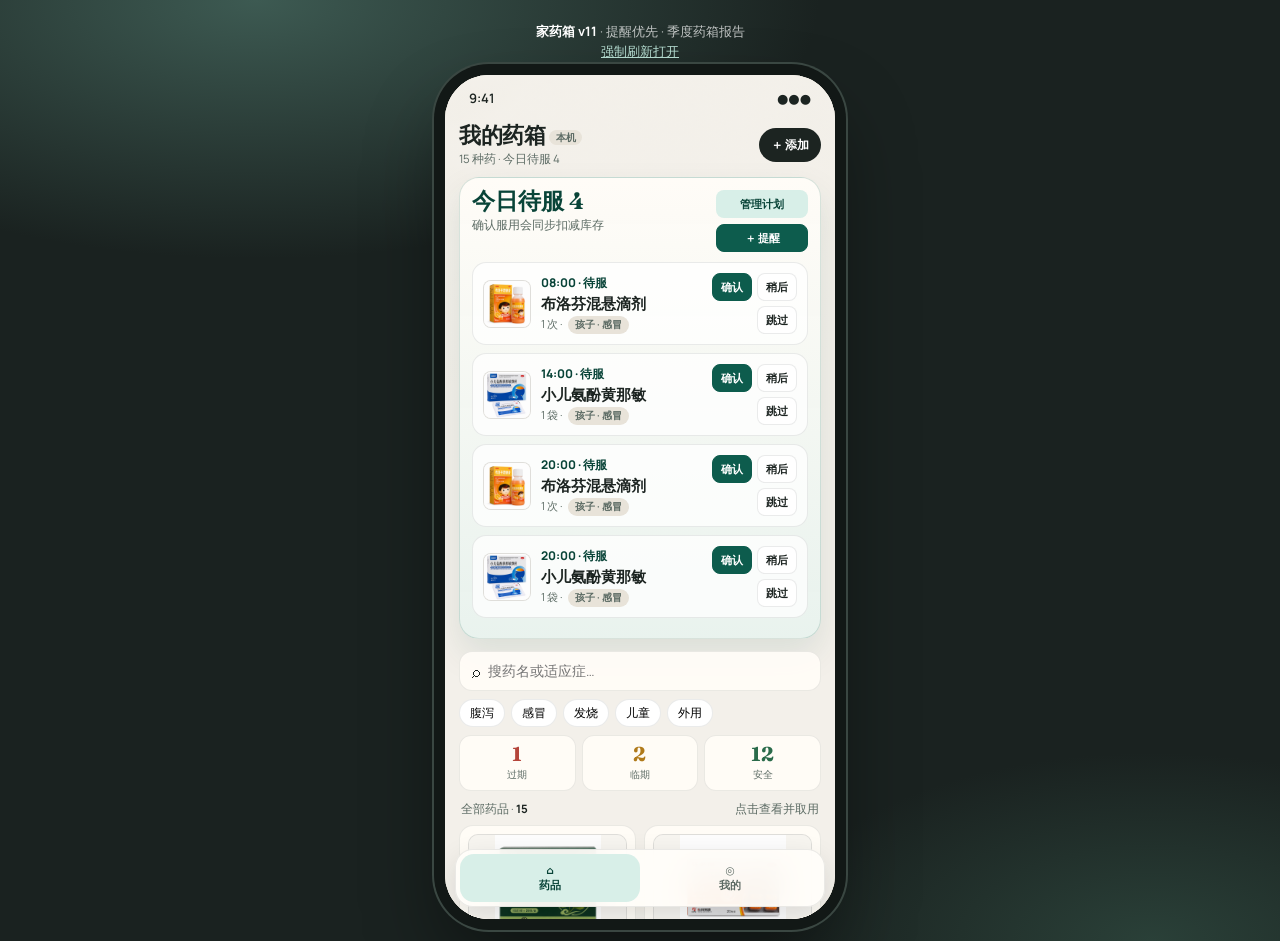
==== prototype/index.html @ 18235c81 "Initial commit: 家药箱调研、规格与 HTML 原型 v11 包含产品调研、设计规格，以及提醒优先、包装对照找药与季度药箱报告的可点击原型。  Co-authored-by: Curso" ====
<!DOCTYPE html>
<html lang="zh-CN">
<head>
  <meta charset="UTF-8" />
  <meta name="viewport" content="width=device-width, initial-scale=1, maximum-scale=1, user-scalable=no" />
  <title>家药箱 v11 · 提醒优先 · 季度药箱报告</title>
  <link rel="preconnect" href="https://fonts.googleapis.com" />
  <link rel="preconnect" href="https://fonts.gstatic.com" crossorigin />
  <link href="https://fonts.googleapis.com/css2?family=Fraunces:opsz,wght@9..144,560;9..144,700&family=Manrope:wght@400;500;600;700&display=swap" rel="stylesheet" />
  <style>
    :root {
      --ink: #1c2421; --ink-soft: #5c6b64; --paper: #f3f0ea;
      --card: rgba(255,252,247,.95); --line: rgba(28,36,33,.09);
      --teal: #0d5c4d; --teal-deep: #094438; --mint: #d8efe8;
      --coral: #b5453a; --amber: #b07a1a; --ok: #2a6b4a;
      --phone-w: 390px; --phone-h: 844px;
    }
    * { box-sizing: border-box; margin: 0; padding: 0; }
    body {
      min-height: 100vh; display: flex; flex-direction: column;
      align-items: center; justify-content: center; gap: 14px; padding: 22px 12px;
      font-family: "Manrope", system-ui, sans-serif; color: var(--ink);
      background:
        radial-gradient(ellipse 80% 50% at 20% 0%, #3d5a52 0%, transparent 55%),
        radial-gradient(ellipse 60% 40% at 90% 100%, #2a4038 0%, transparent 50%), #1a2220;
    }
    .hint { color: rgba(255,255,255,.72); font-size: 13px; text-align: center; max-width: 400px; line-height: 1.5; }
    .hint strong { color: #fff; } .hint a { color: #b8e0d4; }
    .phone {
      width: var(--phone-w); height: var(--phone-h); border-radius: 44px; overflow: hidden; position: relative;
      background: var(--paper);
      box-shadow: 0 0 0 11px #121816, 0 0 0 13px #3a4742, 0 40px 80px rgba(0,0,0,.45);
    }
    .screen {
      display: none; flex-direction: column; height: 100%; position: absolute; inset: 0;
      background: linear-gradient(180deg, rgba(243,240,234,.94) 0%, #f3f0ea 55%), url("./atmosphere.png") center top / cover no-repeat;
    }
    .screen.active { display: flex; animation: fadeUp .28s ease both; }
    @keyframes fadeUp { from { opacity: 0; transform: translateY(6px); } to { opacity: 1; transform: none; } }
    .status-bar { height: 46px; padding: 14px 24px 0; display: flex; justify-content: space-between; font-size: 13px; font-weight: 600; flex-shrink: 0; }
    .content { flex: 1; overflow-y: auto; padding: 2px 14px 96px; -webkit-overflow-scrolling: touch; }
    .content.no-tab { padding-bottom: 26px; }
    .brand { font-family: "Fraunces", Georgia, serif; font-weight: 700; letter-spacing: -.02em; }
    .nav-title { font-size: 16px; font-weight: 650; text-align: center; padding: 0 40px 10px; position: relative; }
    .back {
      position: absolute; left: 0; top: -2px; border: 1px solid var(--line); background: var(--card);
      width: 34px; height: 34px; border-radius: 11px; color: var(--teal); cursor: pointer; font-size: 18px; font-family: inherit;
    }
    .btn {
      display: flex; align-items: center; justify-content: center; width: 100%; min-height: 48px; border-radius: 14px;
      font-size: 14.5px; font-weight: 650; font-family: inherit; cursor: pointer; border: none; margin-bottom: 9px; padding: 0 12px;
    }
    .btn-primary { background: linear-gradient(180deg, #12705e, var(--teal-deep)); color: #fff; }
    .btn-secondary { background: #fff; color: var(--teal); border: 1.5px solid rgba(13,92,77,.25); }
    .btn-ghost { background: none; color: var(--ink-soft); height: auto; min-height: 34px; font-weight: 500; font-size: 13.5px; }
    .btn-danger { background: #f8ebe9; color: var(--coral); }
    .home-top { display: flex; align-items: center; justify-content: space-between; gap: 10px; margin-bottom: 10px; }
    .home-top h2 { font-size: 22px; line-height: 1.15; }
    .home-sub { font-size: 11.5px; color: var(--ink-soft); margin-top: 3px; }
    .badge { display: inline-flex; font-size: 10px; font-weight: 700; padding: 2px 7px; border-radius: 999px; background: var(--mint); color: var(--teal-deep); margin-left: 4px; vertical-align: middle; }
    .badge.local { background: #e8e3d9; color: var(--ink-soft); }
    .chip-btn { border: 0; background: var(--ink); color: #fff; font-size: 12px; font-weight: 650; font-family: inherit; padding: 8px 12px; border-radius: 999px; cursor: pointer; }
    .chip-row { display: flex; gap: 7px; }
    .chip-row .chip-btn { white-space: nowrap; }
    .panel { background: var(--card); border: 1px solid var(--line); border-radius: 16px; padding: 12px 14px; margin-bottom: 10px; }
    .section-title { font-size: 11px; font-weight: 750; letter-spacing: .05em; text-transform: uppercase; color: var(--ink-soft); margin: 4px 0 7px; }
    .today-panel {
      background: linear-gradient(180deg, rgba(255,252,247,.98), rgba(232,242,237,.96));
      border: 1px solid rgba(13,92,77,.16); border-radius: 20px; padding: 12px; margin-bottom: 12px;
      box-shadow: 0 16px 35px rgba(13,68,56,.10);
    }
    .today-head { display: flex; justify-content: space-between; align-items: flex-start; gap: 8px; margin-bottom: 10px; }
    .today-head h3 { font-family: "Fraunces", serif; font-size: 23px; color: var(--teal-deep); line-height: 1; }
    .today-head p { color: var(--ink-soft); font-size: 11.5px; margin-top: 4px; }
    .small-actions { display: flex; flex-direction: column; gap: 6px; min-width: 92px; }
    .small-actions .mini { background: #fff; }
    .dose-card {
      display: flex; gap: 10px; align-items: center; width: 100%;
      background: rgba(255,255,255,.74); border: 1px solid var(--line); border-radius: 14px;
      padding: 10px; margin-bottom: 8px; text-align: left; font-family: inherit; color: inherit;
    }
    .dose-pack { width: 48px; height: 48px; border-radius: 8px; overflow: hidden; flex-shrink: 0; background: #f3f1ec; border: 1px solid var(--line); }
    .dose-pack img { width: 100%; height: 100%; object-fit: contain; display: block; background: #f7f5f0; }
    .dose-body { flex: 1; min-width: 0; }
    .dose-time { font-size: 12px; font-weight: 750; color: var(--teal-deep); }
    .dose-name { font-family: "Fraunces", serif; font-size: 15px; font-weight: 700; margin-top: 2px; }
    .dose-meta { font-size: 11px; color: var(--ink-soft); margin-top: 2px; line-height: 1.35; }
    .dose-card.taken, .dose-card.skipped { opacity: .48; }
    .dose-actions { display: flex; gap: 5px; flex-shrink: 0; flex-wrap: wrap; justify-content: flex-end; max-width: 118px; }
    .mini { border: 1px solid var(--line); background: #fff; border-radius: 8px; padding: 5px 8px; font-size: 11px; font-weight: 650; font-family: inherit; cursor: pointer; color: inherit; }
    .mini.primary { background: var(--teal); color: #fff; border-color: var(--teal); }
    .mini.danger { color: var(--coral); background: #fbf1ef; }
    .mini.soft { background: var(--mint); color: var(--teal-deep); border-color: transparent; }
    .search {
      display: flex; align-items: center; gap: 8px; background: var(--card); border: 1px solid var(--line);
      border-radius: 13px; padding: 0 12px; height: 40px; margin-bottom: 8px;
    }
    .search input { border: 0; outline: none; flex: 1; font-size: 13.5px; font-family: inherit; background: transparent; }
    .tags { display: flex; gap: 6px; overflow-x: auto; margin-bottom: 8px; scrollbar-width: none; }
    .tags::-webkit-scrollbar { display: none; }
    .tag {
      flex-shrink: 0; background: #fff; border: 1px solid var(--line); border-radius: 999px;
      padding: 5px 10px; font-size: 11.5px; font-weight: 500; font-family: inherit; cursor: pointer;
    }
    .stats { display: grid; grid-template-columns: 1fr 1fr 1fr; gap: 6px; margin-bottom: 10px; }
    .stat { background: var(--card); border-radius: 12px; padding: 8px 4px; text-align: center; border: 1px solid var(--line); }
    .stat .n { font-family: "Fraunces", serif; font-size: 20px; font-weight: 700; line-height: 1; }
    .stat.expired .n { color: var(--coral); } .stat.soon .n { color: var(--amber); } .stat.ok .n { color: var(--ok); }
    .stat .l { font-size: 10px; color: var(--ink-soft); margin-top: 3px; }
    .sort-row { display: flex; justify-content: space-between; margin: 0 2px 8px; font-size: 11.5px; color: var(--ink-soft); }
    .sort-row strong { color: var(--ink); }
    .med-grid { display: grid; grid-template-columns: 1fr 1fr; gap: 8px; }
    .med-card {
      background: var(--card); border: 1px solid var(--line); border-radius: 14px;
      padding: 8px; cursor: pointer; text-align: left; font-family: inherit; color: inherit;
      display: flex; flex-direction: column; gap: 6px;
    }
    .pack {
      width: 100%; height: 108px; border-radius: 10px; overflow: hidden;
      background: #f3f1ec; border: 1px solid var(--line);
    }
    .pack img, .detail-pack img { width: 100%; height: 100%; object-fit: contain; object-position: center; display: block; background: #f7f5f0; }
    .med-card .name { font-family: "Fraunces", serif; font-size: 14px; font-weight: 700; line-height: 1.2; letter-spacing: -.02em; }
    .med-card .inds { font-size: 11px; font-weight: 650; color: var(--teal-deep); line-height: 1.35; }
    .med-card .exp-line {
      margin-top: auto; padding-top: 2px; font-size: 11px; font-weight: 700;
      display: flex; justify-content: space-between; align-items: baseline; gap: 4px;
    }
    .ok { color: var(--ok); } .soon { color: var(--amber); } .expired { color: var(--coral); }
    .med-card .qty { font-size: 11px; font-weight: 650; color: var(--ink-soft); }
    .detail-pack {
      width: 100%; height: 180px; border-radius: 14px; margin-bottom: 12px;
      overflow: hidden; background: #f3f1ec; border: 1px solid var(--line);
    }
    .tabbar {
      position: absolute; left: 10px; right: 10px; bottom: 12px; height: 58px;
      background: rgba(255,253,249,.95); backdrop-filter: blur(14px); border: 1px solid var(--line);
      border-radius: 18px; display: flex; padding: 4px; box-shadow: 0 10px 28px rgba(28,36,33,.12);
    }
    .tab {
      flex: 1; border: 0; background: transparent; border-radius: 14px; font-family: inherit;
      font-size: 10.5px; font-weight: 650; color: var(--ink-soft); cursor: pointer;
      display: flex; flex-direction: column; align-items: center; justify-content: center; gap: 1px;
    }
    .tab.active { background: var(--mint); color: var(--teal-deep); }
    .detail-hero { background: var(--card); border: 1px solid var(--line); border-radius: 18px; padding: 16px; margin-bottom: 10px; }
    .detail-hero .name { font-family: "Fraunces", serif; font-size: 24px; margin-bottom: 8px; }
    .tag-wrap { display: flex; flex-wrap: wrap; gap: 5px; margin-bottom: 10px; }
    .mini-tag { font-size: 11px; font-weight: 650; padding: 3px 8px; border-radius: 7px; background: #eef3f1; color: var(--ink-soft); }
    .mini-tag.crowd { background: #e7f0fb; color: #2a5f8f; }
    .mini-tag.route { background: var(--mint); color: var(--teal-deep); }
    .mini-tag.form { background: #f3eadc; color: #8a5a20; }
    .path-box { padding: 10px 12px; border-radius: 12px; background: #f0f5f2; font-size: 13px; font-weight: 650; color: var(--teal-deep); margin-bottom: 10px; }
    .path-box small { display: block; font-size: 11px; font-weight: 500; color: var(--ink-soft); margin-bottom: 2px; }
    .kv { display: grid; grid-template-columns: 64px 1fr; gap: 7px 8px; font-size: 13px; }
    .kv .k { color: var(--ink-soft); } .kv .v { font-weight: 650; }
    .take-panel { background: linear-gradient(180deg, #eef8f4, #e4f2ec); border: 1px solid rgba(13,92,77,.15); border-radius: 16px; padding: 12px; margin-bottom: 10px; }
    .take-panel h4 { font-size: 13px; font-weight: 750; color: var(--teal-deep); margin-bottom: 8px; }
    .take-row { display: flex; align-items: center; justify-content: space-between; margin: 8px 0; }
    .qty-ctrl { display: flex; align-items: center; gap: 8px; }
    .qty-btn { width: 30px; height: 30px; border-radius: 9px; border: 1px solid var(--line); background: #fff; font-size: 16px; font-family: inherit; cursor: pointer; }
    .qty-num { min-width: 22px; text-align: center; font-weight: 750; }
    .field-select, .field {
      width: 100%; min-height: 42px; border: 1px solid var(--line); border-radius: 11px; padding: 0 12px;
      font-size: 13.5px; font-family: inherit; background: #fff; margin-top: 6px; color: var(--ink);
    }
    .field { padding: 0 12px; }
    .disclaimer { font-size: 11.5px; color: var(--ink-soft); line-height: 1.45; margin-bottom: 10px; }
    .result {
      width: 100%; background: var(--card); border-radius: 14px; padding: 12px; margin-bottom: 7px; border: 1px solid var(--line);
      text-align: left; font-family: inherit; color: inherit; cursor: pointer;
    }
    .result-row { display: flex; gap: 12px; align-items: center; }
    .result-body { flex: 1; min-width: 0; }
    .pack-thumb { width: 64px !important; height: 64px !important; flex-shrink: 0; border-radius: 8px; }
    .result .r-name { font-family: "Fraunces", serif; font-size: 18px; font-weight: 700; }
    .result .r-inds { font-size: 12px; font-weight: 650; color: var(--teal-deep); margin-top: 4px; }
    .result .r-exp { font-size: 12px; font-weight: 700; margin-top: 4px; }
    .scan-frame {
      margin: 8px 0 12px; height: 200px; border-radius: 20px; background: linear-gradient(160deg, #1c2a26, #0f1614);
      position: relative; cursor: pointer; display: grid; place-items: center;
    }
    .scan-frame::before { content: ""; position: absolute; inset: 34px; border: 1.5px solid rgba(184,224,212,.45); border-radius: 12px; }
    .scan-frame p { color: #e8f5f1; font-size: 13.5px; text-align: center; z-index: 1; }
    .form-card { background: var(--card); border-radius: 16px; padding: 2px 12px; border: 1px solid var(--line); margin-bottom: 10px; }
    .form-row {
      display: flex; justify-content: space-between; align-items: center; padding: 11px 0;
      border-bottom: 1px solid var(--line); font-size: 13.5px; gap: 8px;
    }
    .form-row:last-child { border-bottom: 0; }
    .form-row .k { color: var(--ink-soft); } .form-row .v { font-weight: 650; text-align: right; }
    .unit-pills, .time-pills { display: flex; flex-wrap: wrap; gap: 6px; justify-content: flex-end; }
    .unit-pill, .time-pill { border: 1px solid var(--line); background: #fff; border-radius: 8px; padding: 6px 10px; font-size: 12px; font-family: inherit; cursor: pointer; }
    .unit-pill.on, .time-pill.on { background: var(--mint); border-color: rgba(13,92,77,.25); color: var(--teal-deep); font-weight: 700; }
    .menu-list { background: var(--card); border-radius: 16px; border: 1px solid var(--line); overflow: hidden; margin-bottom: 10px; }
    .menu-item {
      width: 100%; display: flex; justify-content: space-between; align-items: center; padding: 13px;
      border: 0; border-bottom: 1px solid var(--line); background: transparent; font-family: inherit;
      font-size: 13.5px; font-weight: 650; cursor: pointer; text-align: left; color: inherit;
    }
    .menu-item:last-child { border-bottom: 0; }
    .menu-item .sub { display: block; font-size: 11px; font-weight: 500; color: var(--ink-soft); margin-top: 2px; }
    .member { display: flex; align-items: center; gap: 10px; background: var(--card); border: 1px solid var(--line); border-radius: 13px; padding: 9px; margin-bottom: 6px; }
    .avatar { width: 38px; height: 38px; border-radius: 11px; background: var(--mint); color: var(--teal-deep); display: grid; place-items: center; font-weight: 750; font-family: "Fraunces", serif; }
    .member-info { flex: 1; } .member-info .n { font-weight: 750; font-size: 13.5px; } .member-info .d { font-size: 11px; color: var(--ink-soft); }
    .invite-code {
      text-align: center; font-family: "Fraunces", serif; font-size: 28px; font-weight: 700; letter-spacing: .16em;
      padding: 12px; background: linear-gradient(180deg, #fff, var(--mint)); border-radius: 14px;
      border: 1px dashed rgba(13,92,77,.35); margin: 4px 0 9px; color: var(--teal-deep);
    }
    label.field-label { display: block; font-size: 11px; font-weight: 750; color: var(--ink-soft); margin: 10px 0 5px; letter-spacing: .04em; text-transform: uppercase; }
    .empty-block { text-align: center; padding: 22px 8px 4px; }
    .empty-block .mark, .hero-login .mark { margin: 0 auto 10px; border-radius: 14px; background: var(--mint); display: grid; place-items: center; font-family: "Fraunces", serif; color: var(--teal-deep); }
    .empty-block .mark { width: 52px; height: 52px; font-size: 20px; }
    .empty-block h2, .hero-login h1 { font-family: "Fraunces", serif; margin-bottom: 5px; }
    .empty-block p, .hero-login p { color: var(--ink-soft); font-size: 13px; line-height: 1.45; margin-bottom: 16px; }
    .hero-login { text-align: center; padding: 24px 8px 16px; }
    .hero-login .mark { width: 58px; height: 58px; font-size: 22px; }
    .toast {
      position: absolute; left: 50%; bottom: 84px; transform: translateX(-50%) translateY(8px);
      background: var(--ink); color: #fff; padding: 9px 12px; border-radius: 11px; font-size: 12px;
      opacity: 0; pointer-events: none; transition: .25s ease; max-width: 88%; text-align: center; z-index: 40;
    }
    .toast.show { opacity: 1; transform: translateX(-50%) translateY(0); }
    .plan-card {
      background: var(--card); border: 1px solid var(--line); border-radius: 15px;
      padding: 12px; margin-bottom: 8px; font-size: 13px;
    }
    .plan-title { display: flex; align-items: center; gap: 8px; font-weight: 750; }
    .plan-title img { width: 38px; height: 38px; object-fit: contain; background: #f7f5f0; border: 1px solid var(--line); border-radius: 8px; }
    .plan-meta { color: var(--ink-soft); font-size: 12px; margin-top: 6px; line-height: 1.45; }
    .report-hero {
      background: linear-gradient(160deg, #0d5c4d, #16372f 58%, #efe7d8);
      color: #fff; border-radius: 24px; padding: 18px; margin-bottom: 10px; box-shadow: 0 18px 40px rgba(13,68,56,.22);
    }
    .report-hero .eyebrow { font-size: 11px; opacity: .74; font-weight: 750; letter-spacing: .08em; text-transform: uppercase; }
    .report-hero .big { font-family: "Fraunces", serif; font-size: 48px; font-weight: 700; line-height: .95; margin: 10px 0 4px; }
    .report-hero .big span { font-size: 20px; }
    .report-grid { display: grid; grid-template-columns: 1fr 1fr; gap: 8px; margin-bottom: 10px; }
    .report-card { background: var(--card); border: 1px solid var(--line); border-radius: 16px; padding: 12px; }
    .report-card .n { font-family: "Fraunces", serif; font-size: 30px; line-height: 1; font-weight: 700; }
    .report-card .l { font-size: 11.5px; color: var(--ink-soft); margin-top: 4px; line-height: 1.35; }
    .list-line { font-size: 12.5px; line-height: 1.55; color: var(--ink-soft); }
    .share-card {
      min-height: 620px; border-radius: 30px; padding: 24px 22px;
      background:
        radial-gradient(circle at 24% 8%, rgba(216,239,232,.8), transparent 34%),
        linear-gradient(180deg, #fffcf7 0%, #eef2ec 58%, #0d5c4d 100%);
      border: 1px solid rgba(13,92,77,.18); box-shadow: 0 24px 60px rgba(13,68,56,.22);
      display: flex; flex-direction: column; color: var(--ink);
    }
    .share-card .topline { font-size: 12px; font-weight: 750; color: var(--teal-deep); letter-spacing: .08em; text-transform: uppercase; }
    .share-card h1 { font-family: "Fraunces", serif; font-size: 36px; line-height: 1.04; margin: 16px 0 12px; letter-spacing: -.03em; }
    .share-number { font-family: "Fraunces", serif; font-size: 76px; color: var(--teal-deep); line-height: .9; }
    .share-pill { background: rgba(255,255,255,.75); border: 1px solid rgba(13,92,77,.14); border-radius: 18px; padding: 12px; margin-top: 10px; }
    .share-pill strong { font-family: "Fraunces", serif; font-size: 25px; color: var(--teal-deep); }
    .share-foot { margin-top: auto; color: rgba(255,255,255,.78); font-size: 12px; line-height: 1.45; }
  </style>
</head>
<body>
  <p class="hint">
    <strong>家药箱 v11</strong> · 提醒优先 · 季度药箱报告<br />
    <a href="http://localhost:8765/prototype/">强制刷新打开</a>
  </p>

  <div class="phone">
    <section class="screen active" id="p05">
      <div class="status-bar"><span>9:41</span><span>●●●</span></div>
      <div class="content">
        <div class="home-top">
          <div>
            <h2 class="brand" id="home-title">我的药箱<span class="badge local">本机</span></h2>
            <div class="home-sub" id="home-sub">提醒优先 · 包装照找药</div>
          </div>
          <button class="chip-btn" onclick="go('p06')">＋ 添加</button>
        </div>

        <section class="today-panel" id="today-doses">
          <div class="today-head">
            <div>
              <h3 id="today-title">今日待服 0</h3>
              <p>确认服用会同步扣减库存</p>
            </div>
            <div class="small-actions">
              <button class="mini soft" onclick="go('p18')">管理计划</button>
              <button class="mini primary" onclick="go('p19')">＋ 提醒</button>
            </div>
          </div>
          <div id="today-dose-list"></div>
        </section>

        <div class="search">
          <span>⌕</span>
          <input id="search-input" placeholder="搜药名或适应症…" onkeydown="if(event.key==='Enter')searchMed()" />
        </div>
        <div class="tags">
          <button class="tag" onclick="searchMed('腹泻')">腹泻</button>
          <button class="tag" onclick="searchMed('感冒')">感冒</button>
          <button class="tag" onclick="searchMed('发烧')">发烧</button>
          <button class="tag" onclick="searchMed('儿童')">儿童</button>
          <button class="tag" onclick="searchMed('外用')">外用</button>
        </div>
        <div class="stats">
          <div class="stat expired"><div class="n" id="n-expired">0</div><div class="l">过期</div></div>
          <div class="stat soon"><div class="n" id="n-soon">0</div><div class="l">临期</div></div>
          <div class="stat ok"><div class="n" id="n-ok">0</div><div class="l">安全</div></div>
        </div>
        <div class="sort-row"><span>全部药品 · <strong id="med-count">0</strong></span><span>点击查看并取用</span></div>
        <div class="med-grid" id="med-grid"></div>
      </div>
      <nav class="tabbar">
        <button class="tab active" onclick="go('p05')"><span>⌂</span>药品</button>
        <button class="tab" onclick="go('p09')"><span>◎</span>我的</button>
      </nav>
    </section>

    <section class="screen" id="p18">
      <div class="status-bar"><span>9:41</span><span>●●●</span></div>
      <div class="content no-tab">
        <div class="nav-title"><button class="back" onclick="go('p05')">‹</button>管理计划</div>
        <div class="panel">
          <div class="brand" style="font-size:22px">进行中提醒</div>
          <p class="disclaimer" style="margin-top:6px">结束计划后，今天和之后的待服提醒不再出现；已确认记录保留。</p>
        </div>
        <div id="plan-list"></div>
        <button class="btn btn-primary" onclick="go('p19')">＋ 新建提醒</button>
      </div>
    </section>

    <section class="screen" id="p19">
      <div class="status-bar"><span>9:41</span><span>●●●</span></div>
      <div class="content no-tab">
        <div class="nav-title"><button class="back" onclick="go('p05')">‹</button>新建提醒</div>
        <label class="field-label">选择药品</label>
        <select class="field-select" id="plan-med"></select>
        <label class="field-label">每次用量</label>
        <div class="take-row" style="background:var(--card);border:1px solid var(--line);border-radius:12px;padding:10px 12px">
          <span class="qty-ctrl">
            <button type="button" class="qty-btn" onclick="changePlanAmt(-1)">−</button>
            <span class="qty-num" id="plan-amt">1</span>
            <button type="button" class="qty-btn" onclick="changePlanAmt(1)">＋</button>
            <span id="plan-unit" style="font-size:12px;color:var(--ink-soft)">袋</span>
          </span>
        </div>
        <label class="field-label">提醒钟点（可多选）</label>
        <div class="time-pills" id="plan-times">
          <button type="button" class="time-pill on" data-t="08:00" onclick="togglePlanTime(this)">08:00</button>
          <button type="button" class="time-pill" data-t="12:00" onclick="togglePlanTime(this)">12:00</button>
          <button type="button" class="time-pill on" data-t="14:00" onclick="togglePlanTime(this)">14:00</button>
          <button type="button" class="time-pill" data-t="18:00" onclick="togglePlanTime(this)">18:00</button>
          <button type="button" class="time-pill on" data-t="20:00" onclick="togglePlanTime(this)">20:00</button>
        </div>
        <label class="field-label">连续天数</label>
        <select class="field-select" id="plan-days">
          <option value="3">3 天</option>
          <option value="5">5 天</option>
          <option value="7" selected>7 天</option>
          <option value="14">14 天</option>
          <option value="30">30 天</option>
        </select>
        <label class="field-label">给谁（可选）</label>
        <input class="field" id="plan-who" placeholder="如：孩子、妈妈、我" value="孩子" />
        <label class="field-label">因何事（可选）</label>
        <input class="field" id="plan-why" placeholder="如：感冒、换季过敏" value="感冒" />
        <p class="disclaimer" style="margin-top:12px">请按说明书或医嘱设置。这里不提供剂量建议。</p>
        <button class="btn btn-primary" onclick="savePlan()">保存计划并生成今日待服</button>
      </div>
    </section>

    <section class="screen" id="p11">
      <div class="status-bar"><span>9:41</span><span>●●●</span></div>
      <div class="content no-tab">
        <div class="nav-title"><button class="back" id="detail-back" onclick="go('p05')">‹</button>药品详情</div>
        <div class="detail-hero" id="detail-hero"></div>
        <div class="take-panel" id="take-panel"></div>
        <p class="disclaimer">请按说明书或医嘱服用。本原型只记录库存，不构成医疗建议。</p>
      </div>
    </section>

    <section class="screen" id="p06">
      <div class="status-bar"><span>9:41</span><span>●●●</span></div>
      <div class="content no-tab">
        <div class="nav-title"><button class="back" onclick="go('p05')">‹</button>添加药品</div>
        <div class="scan-frame" onclick="go('p07')"><p>对准药盒条码<br /><span style="opacity:.65;font-size:12px">点按模拟识别</span></p></div>
        <button class="btn btn-ghost" onclick="go('p07')">改为拍照识别</button>
      </div>
    </section>

    <section class="screen" id="p07">
      <div class="status-bar"><span>9:41</span><span>●●●</span></div>
      <div class="content no-tab">
        <div class="nav-title"><button class="back" onclick="go('p06')">‹</button>确认信息</div>
        <div class="form-card">
          <div class="form-row"><span class="k">药品名称</span><span class="v" style="font-family:Fraunces,serif">小儿氨酚黄那敏</span></div>
          <div class="form-row"><span class="k">适应症</span><span class="v">感冒 · 发热</span></div>
          <div class="form-row"><span class="k">地点 / 药箱</span><span class="v">客厅药柜 · 儿童药箱</span></div>
          <div class="form-row"><span class="k">有效期至</span><span class="v">2027-05-20</span></div>
          <div class="form-row">
            <span class="k">数量</span>
            <span class="v qty-ctrl">
              <button type="button" class="qty-btn" onclick="changeFormQty(-1)">−</button>
              <span class="qty-num" id="form-qty">10</span>
              <button type="button" class="qty-btn" onclick="changeFormQty(1)">＋</button>
              <span id="form-unit-label" style="font-size:12px;color:var(--ink-soft)">袋</span>
            </span>
          </div>
          <div class="form-row"><span class="k">单位</span>
            <span class="v unit-pills">
              <button type="button" class="unit-pill on" onclick="setFormUnit(this,'袋')">袋</button>
              <button type="button" class="unit-pill" onclick="setFormUnit(this,'盒')">盒</button>
            </span>
          </div>
        </div>
        <button class="btn btn-primary" onclick="saveHome()">保存</button>
      </div>
    </section>

    <section class="screen" id="p08">
      <div class="status-bar"><span>9:41</span><span>●●●</span></div>
      <div class="content no-tab">
        <div class="nav-title"><button class="back" onclick="go('p05')">‹</button>找药结果</div>
        <div class="panel">正在找：<span class="brand" id="query-text" style="font-size:18px;color:var(--teal)">感冒</span></div>
        <div id="results"></div>
      </div>
    </section>

    <section class="screen" id="p09">
      <div class="status-bar"><span>9:41</span><span>●●●</span></div>
      <div class="content">
        <div class="home-top"><div><h2 class="brand">我的</h2><div class="home-sub">账号、家庭与季度报告</div></div></div>
        <div class="section-title">功能</div>
        <div class="menu-list">
          <button class="menu-item" onclick="go('p06')"><span>添加药品<span class="sub">扫码录入</span></span><span>›</span></button>
          <button class="menu-item" onclick="go('p18')"><span>管理提醒计划<span class="sub">结束进行中的用药提醒</span></span><span>›</span></button>
          <button class="menu-item" onclick="go('p20')"><span>家庭药箱季报<span class="sub">囤药、过期、浪费与分享卡</span></span><span>›</span></button>
        </div>
        <div class="section-title">账号与家庭</div>
        <div class="menu-list">
          <button class="menu-item" onclick="go('p01')"><span>登录账号<span class="sub" id="login-hint">可稍后</span></span><span>›</span></button>
          <button class="menu-item" onclick="openFamilyGate()"><span>家庭与成员管理<span class="sub" id="family-hint">邀请 / 移除</span></span><span>›</span></button>
        </div>
      </div>
      <nav class="tabbar">
        <button class="tab" onclick="go('p05')"><span>⌂</span>药品</button>
        <button class="tab active" onclick="go('p09')"><span>◎</span>我的</button>
      </nav>
    </section>

    <section class="screen" id="p20">
      <div class="status-bar"><span>9:41</span><span>●●●</span></div>
      <div class="content no-tab">
        <div class="nav-title"><button class="back" onclick="go('p09')">‹</button>家庭药箱季报</div>
        <div id="report-content"></div>
      </div>
    </section>

    <section class="screen" id="p21">
      <div class="status-bar"><span>9:41</span><span>●●●</span></div>
      <div class="content no-tab">
        <div class="nav-title"><button class="back" onclick="go('p20')">‹</button>分享卡</div>
        <div id="share-card-wrap"></div>
      </div>
    </section>

    <section class="screen" id="p01">
      <div class="status-bar"><span>9:41</span><span>●●●</span></div>
      <div class="content no-tab">
        <div class="nav-title"><button class="back" onclick="go('p09')">‹</button>登录</div>
        <div class="hero-login"><div class="mark">药</div><h1>登录后可同步</h1><p>开通家庭共享前需先登录</p></div>
        <button class="btn btn-primary" onclick="doLogin()">通过 Apple 登录</button>
        <button class="btn btn-secondary" onclick="doLogin()">手机号登录</button>
        <button class="btn btn-ghost" onclick="go('p09')">暂时跳过</button>
      </div>
    </section>

    <section class="screen" id="p02">
      <div class="status-bar"><span>9:41</span><span>●●●</span></div>
      <div class="content no-tab">
        <div class="nav-title"><button class="back" onclick="go('p09')">‹</button>家庭共享</div>
        <div class="empty-block"><div class="mark">家</div><h2>和家人共用药箱</h2><p>药品、提醒和季报可以一起同步。</p></div>
        <button class="btn btn-primary" onclick="go('p03')">创建家庭药箱</button>
        <button class="btn btn-secondary" onclick="go('p04')">输入邀请码加入</button>
      </div>
    </section>

    <section class="screen" id="p03">
      <div class="status-bar"><span>9:41</span><span>●●●</span></div>
      <div class="content no-tab">
        <div class="nav-title"><button class="back" onclick="go('p02')">‹</button>创建家庭</div>
        <label class="field-label">家庭名称</label>
        <input class="field" id="family-name" value="张家药箱" />
        <button class="btn btn-primary" onclick="createFamily()">创建并管理成员</button>
      </div>
    </section>

    <section class="screen" id="p04">
      <div class="status-bar"><span>9:41</span><span>●●●</span></div>
      <div class="content no-tab">
        <div class="nav-title"><button class="back" onclick="go('p02')">‹</button>加入家庭</div>
        <div class="invite-code">482916</div>
        <button class="btn btn-primary" onclick="joinFamily()">确认加入</button>
      </div>
    </section>

    <section class="screen" id="p10">
      <div class="status-bar"><span>9:41</span><span>●●●</span></div>
      <div class="content no-tab">
        <div class="nav-title"><button class="back" onclick="go('p09')">‹</button>家庭与成员</div>
        <div class="panel">
          <div style="font-size:11px;color:var(--ink-soft);font-weight:750">当前家庭</div>
          <div style="display:flex;justify-content:space-between;align-items:center;margin-top:4px">
            <div class="brand" id="family-manage-title" style="font-size:20px">张家药箱</div>
            <button class="mini" onclick="renameFamily()">改名</button>
          </div>
          <div style="font-size:12px;color:var(--ink-soft);margin-top:4px" id="member-count-label">成员</div>
        </div>
        <div class="section-title">成员管理</div>
        <div id="member-list"></div>
        <div class="invite-code">482916</div>
        <button class="btn btn-primary" onclick="toast('邀请码已复制')">复制邀请码</button>
        <button class="btn btn-danger" onclick="leaveFamily()">退出家庭共享</button>
      </div>
    </section>

    <div class="toast" id="toast"></div>
  </div>

  <script>
    const TODAY = "2026-07-12";
    const todayDate = new Date(TODAY + "T00:00:00");
    let loggedIn = false, familyName = null, formQty = 10, formUnit = "袋";
    let takeAmount = 1, detailId = null, detailBack = "p05", planAmt = 1;

    let members = [
      { id: "me", name: "张三", note: "我 · 创建者", me: true, initial: "张" },
      { id: "m2", name: "李四", note: "配偶", me: false, initial: "李" },
      { id: "m3", name: "张母", note: "父母", me: false, initial: "母" },
    ];

    const places = { living: { name: "客厅药柜" }, fridge: { name: "冰箱冷藏" } };
    const cabinets = {
      c1: { placeId: "living", name: "儿童药箱" },
      c2: { placeId: "living", name: "感冒冲剂箱" },
      c3: { placeId: "living", name: "外用消毒箱" },
      c4: { placeId: "living", name: "成人常备箱" },
      c5: { placeId: "fridge", name: "冷藏专用盒" },
    };

    let meds = [
      { id: 1, cabinetId: "c1", name: "布洛芬混悬滴剂", packImg: "packs/pack-01-meilin.png", crowd: "儿童", route: "内服", form: "液体", efficacy: ["退烧","止痛","发烧"], expiry: "2026-08-01", qty: 8, unit: "次" },
      { id: 2, cabinetId: "c1", name: "小儿氨酚黄那敏", packImg: "packs/pack-02-xiaoer.png", crowd: "儿童", route: "内服", form: "冲剂", efficacy: ["感冒","发热"], expiry: "2027-05-20", qty: 8, unit: "袋" },
      { id: 3, cabinetId: "c1", name: "蒙脱石散", packImg: "packs/pack-03-smecta.png", crowd: "儿童", route: "内服", form: "散剂", efficacy: ["腹泻"], expiry: "2027-08-15", qty: 6, unit: "袋" },
      { id: 4, cabinetId: "c2", name: "连花清瘟颗粒", packImg: "packs/pack-04-lianhua.png", crowd: "成人", route: "内服", form: "冲剂", efficacy: ["感冒","发热"], expiry: "2027-11-20", qty: 12, unit: "袋" },
      { id: 5, cabinetId: "c2", name: "板蓝根颗粒", packImg: "packs/pack-05-banlangen.png", crowd: "成人", route: "内服", form: "冲剂", efficacy: ["感冒"], expiry: "2026-09-12", qty: 10, unit: "袋" },
      { id: 6, cabinetId: "c2", name: "小柴胡颗粒", packImg: "packs/pack-06-xiaochaihu.png", crowd: "成人", route: "内服", form: "冲剂", efficacy: ["感冒","发热"], expiry: "2027-02-01", qty: 6, unit: "袋" },
      { id: 7, cabinetId: "c3", name: "创可贴", packImg: "packs/pack-07-bandaid.png", crowd: "通用", route: "外用", form: "贴剂", efficacy: ["外伤"], expiry: "2028-01-20", qty: 20, unit: "贴" },
      { id: 8, cabinetId: "c3", name: "碘伏棉棒", packImg: "packs/pack-08-iodine.png", crowd: "通用", route: "外用", form: "消毒", efficacy: ["外伤","消毒"], expiry: "2027-04-08", qty: 1, unit: "盒" },
      { id: 9, cabinetId: "c3", name: "红霉素软膏", packImg: "packs/pack-09-erythromycin.png", crowd: "通用", route: "外用", form: "膏剂", efficacy: ["皮肤"], expiry: "2026-12-30", qty: 1, unit: "支" },
      { id: 10, cabinetId: "c4", name: "布洛芬缓释胶囊", packImg: "packs/pack-10-fenbid.png", crowd: "成人", route: "内服", form: "胶囊", efficacy: ["止痛","退烧"], expiry: "2026-07-28", qty: 10, unit: "粒" },
      { id: 11, cabinetId: "c4", name: "氯雷他定片", packImg: "packs/pack-11-loratadine.png", crowd: "成人", route: "内服", form: "片剂", efficacy: ["过敏"], expiry: "2027-06-30", qty: 6, unit: "片" },
      { id: 12, cabinetId: "c4", name: "维生素C片", packImg: "packs/pack-12-vitaminc.png", crowd: "成人", route: "内服", form: "片剂", efficacy: ["维生素"], expiry: "2028-03-01", qty: 30, unit: "片" },
      { id: 13, cabinetId: "c5", name: "整肠生", packImg: "packs/pack-13-zhengchangsheng.png", crowd: "成人", route: "内服", form: "胶囊", efficacy: ["腹泻","肠道菌群"], expiry: "2027-03-01", qty: 24, unit: "粒" },
      { id: 14, cabinetId: "c5", name: "左氧氟沙星滴眼液", packImg: "packs/pack-14-eyedrops.png", crowd: "通用", route: "外用", form: "滴眼液", efficacy: ["眼部"], expiry: "2026-05-10", qty: 1, unit: "支" },
      { id: 15, cabinetId: "c5", name: "开塞露", packImg: "packs/pack-15-kaisailu.png", crowd: "通用", route: "外用", form: "液体", efficacy: ["便秘"], expiry: "2026-12-01", qty: 3, unit: "支" },
    ];

    let plans = [
      { id: "pl1", medId: 1, amount: 1, unit: "次", times: ["08:00","20:00"], days: 7, status: "active", tagWho: "孩子", tagWhy: "感冒", start: "2026-07-09" },
      { id: "pl2", medId: 2, amount: 1, unit: "袋", times: ["08:00","14:00","20:00"], days: 7, status: "active", tagWho: "孩子", tagWhy: "感冒", start: "2026-07-09" },
    ];
    let doses = [
      { id: "d1", planId: "pl1", medId: 1, date: "2026-07-12", time: "08:00", status: "pending", amount: 1, unit: "次" },
      { id: "d2", planId: "pl2", medId: 2, date: "2026-07-12", time: "08:00", status: "taken", amount: 1, unit: "袋" },
      { id: "d3", planId: "pl2", medId: 2, date: "2026-07-12", time: "14:00", status: "pending", amount: 1, unit: "袋" },
      { id: "d4", planId: "pl1", medId: 1, date: "2026-07-12", time: "20:00", status: "pending", amount: 1, unit: "次" },
      { id: "d5", planId: "pl2", medId: 2, date: "2026-07-12", time: "20:00", status: "pending", amount: 1, unit: "袋" },
    ];

    const price = {
      "儿童退烧": 38, "感冒": 26, "外伤": 18, "腹泻": 32, "过敏": 24,
      "止痛": 22, "维生素": 35, "眼部": 28, "皮肤": 16, "便秘": 12, "默认": 20,
    };

    function medById(id) { return meds.find(m => m.id === Number(id)); }
    function planById(id) { return plans.find(p => p.id === id); }
    function parseDate(s) { const [y,m,d]=s.split("-").map(Number); return new Date(y,m-1,d); }
    function daysLeft(expiry) { return Math.ceil((parseDate(expiry) - todayDate) / 86400000); }
    function statusOf(expiry) {
      const d = daysLeft(expiry);
      if (d < 0) return "expired";
      if (d <= 30) return "soon";
      return "ok";
    }
    function todayStr() { return TODAY; }
    function qtyText(m) { return `${m.qty} ${m.unit}`; }
    function indsText(m) { return m.efficacy.join(" · "); }
    function packHTML(m, mode) {
      const cls = mode === "detail" ? "detail-pack" : mode === "thumb" ? "pack pack-thumb" : "pack";
      return `<div class="${cls}"><img src="${m.packImg}" alt="${m.name}包装" loading="lazy" /></div>`;
    }
    function timingText(expiry) {
      const d = daysLeft(expiry);
      if (d < 0) return `已过期 ${Math.abs(d)} 天`;
      if (d === 0) return "今天到期";
      if (d <= 30) return `临期 · 还剩 ${d} 天`;
      return `有效至 ${expiry.slice(2)}`;
    }
    function expFull(expiry) {
      const s = statusOf(expiry);
      const d = daysLeft(expiry);
      if (s === "expired") return `有效期至 ${expiry}（已过期 ${Math.abs(d)} 天）`;
      if (s === "soon") return `有效期至 ${expiry}（还剩 ${d} 天）`;
      return `有效期至 ${expiry}`;
    }
    function pathOf(m) {
      const cab = cabinets[m.cabinetId];
      return `${places[cab.placeId].name} · ${cab.name}`;
    }
    function doseStatusLabel(s) {
      return { pending: "待服", taken: "已服", skipped: "已跳过", snoozed: "稍后" }[s] || s;
    }
    function tagText(plan) {
      return [plan?.tagWho, plan?.tagWhy].filter(Boolean).join(" · ");
    }
    function activePlanDoses() {
      return doses.filter(d => {
        const p = planById(d.planId);
        return d.date === todayStr() && p && p.status === "active";
      }).sort((a, b) => a.time.localeCompare(b.time));
    }
    function pendingToday() {
      return activePlanDoses().filter(d => d.status === "pending" || d.status === "snoozed");
    }

    function renderDoseCard(d, compact) {
      const p = planById(d.planId);
      const m = medById(d.medId);
      const action = (d.status === "pending" || d.status === "snoozed") && p?.status === "active"
        ? `<div class="dose-actions">
            <button type="button" class="mini primary" onclick="event.stopPropagation();confirmDose('${d.id}')">确认</button>
            <button type="button" class="mini" onclick="event.stopPropagation();snoozeDose('${d.id}')">稍后</button>
            <button type="button" class="mini" onclick="event.stopPropagation();skipDose('${d.id}')">跳过</button>
          </div>`
        : `<div class="dose-actions"><span class="mini">${doseStatusLabel(d.status)}</span></div>`;
      return `<div class="dose-card ${d.status}">
        <div class="dose-pack">${m ? `<img src="${m.packImg}" alt="" />` : ""}</div>
        <div class="dose-body">
          <div class="dose-time">${d.time} · ${doseStatusLabel(d.status)}</div>
          <div class="dose-name">${m ? m.name : "未知药品"}</div>
          <div class="dose-meta">${d.amount} ${d.unit}${tagText(p) ? ` · <span class="badge local">${tagText(p)}</span>` : ""}${compact ? "" : ""}</div>
        </div>
        ${action}
      </div>`;
    }

    function renderHome() {
      const pending = pendingToday();
      const todayBox = document.getElementById("today-doses");
      todayBox.style.display = "";
      if (pending.length) {
        document.getElementById("today-title").textContent = `今日待服 ${pending.length}`;
        document.querySelector("#today-doses .today-head p").textContent = "确认服用会同步扣减库存";
        document.getElementById("today-dose-list").innerHTML = pending.map(d => renderDoseCard(d)).join("");
      } else {
        document.getElementById("today-title").textContent = "今日暂无待服";
        document.querySelector("#today-doses .today-head p").textContent = "可先建提醒；找药仍在下方";
        document.getElementById("today-dose-list").innerHTML = `<p class="disclaimer" style="margin:0">没有进行中的钟点提醒。点右上「＋ 提醒」添加。</p>`;
      }

      const sorted = [...meds].sort((a, b) => a.name.localeCompare(b.name, "zh"));
      document.getElementById("med-grid").innerHTML = sorted.map(m => {
        const s = statusOf(m.expiry);
        return `<button type="button" class="med-card" onclick="openDetail(${m.id},'p05')">
          ${packHTML(m)}
          <div class="name">${m.name}</div>
          <div class="inds">${indsText(m)}</div>
          <div class="exp-line ${s}">
            <span>${timingText(m.expiry)}</span>
            <span class="qty">${qtyText(m)}</span>
          </div>
        </button>`;
      }).join("");

      const counts = { ok: 0, soon: 0, expired: 0 };
      meds.forEach(m => counts[statusOf(m.expiry)]++);
      document.getElementById("n-expired").textContent = counts.expired;
      document.getElementById("n-soon").textContent = counts.soon;
      document.getElementById("n-ok").textContent = counts.ok;
      document.getElementById("med-count").textContent = meds.length;
      updateModeUI();
    }

    function renderPlans() {
      const active = plans.filter(p => p.status === "active");
      document.getElementById("plan-list").innerHTML = active.length ? active.map(p => {
        const m = medById(p.medId);
        return `<div class="plan-card">
          <div class="plan-title">${m ? `<img src="${m.packImg}" alt="" />` : ""}<span>${m ? m.name : "未知药品"} · 每次 ${p.amount} ${p.unit}</span></div>
          <div class="plan-meta">${p.times.join(" / ")} · 连续 ${p.days} 天 · 自 ${p.start}<br />${tagText(p) ? `轻标签：${tagText(p)}` : "未填写轻标签"}</div>
          <button class="mini danger" style="margin-top:10px" onclick="endPlan('${p.id}')">结束计划</button>
        </div>`;
      }).join("") : `<div class="empty-block"><div class="mark">✓</div><h2>暂无进行中计划</h2><p>新建提醒后，今日待服会自动出现在首页上方。</p></div>`;
    }

    function preparePlanForm() {
      planAmt = 1;
      const sel = document.getElementById("plan-med");
      if (!sel) return;
      sel.innerHTML = meds.map(m => `<option value="${m.id}">${m.name}</option>`).join("");
      document.getElementById("plan-amt").textContent = "1";
      const first = meds[0];
      document.getElementById("plan-unit").textContent = first ? first.unit : "份";
      sel.onchange = () => {
        const m = medById(sel.value);
        if (m) document.getElementById("plan-unit").textContent = m.unit;
      };
      document.querySelectorAll("#plan-times .time-pill").forEach(x => {
        x.classList.toggle("on", ["08:00","14:00","20:00"].includes(x.dataset.t));
      });
    }
    function changePlanAmt(d) {
      planAmt = Math.max(1, planAmt + d);
      document.getElementById("plan-amt").textContent = planAmt;
    }
    function togglePlanTime(el) { el.classList.toggle("on"); }
    function savePlan() {
      const medId = Number(document.getElementById("plan-med").value);
      const m = medById(medId);
      if (!m) { toast("请选择药品"); return; }
      const times = [...document.querySelectorAll("#plan-times .time-pill.on")].map(x => x.dataset.t);
      if (!times.length) { toast("请至少选一个钟点"); return; }
      const days = Number(document.getElementById("plan-days").value);
      const tagWho = document.getElementById("plan-who").value.trim();
      const tagWhy = document.getElementById("plan-why").value.trim();
      const id = "pl" + Date.now();
      const plan = { id, medId, amount: planAmt, unit: m.unit, times, days, status: "active", tagWho, tagWhy, start: todayStr() };
      plans.push(plan);
      times.forEach((t, i) => doses.push({
        id: "d" + Date.now() + "-" + i + "-" + t.replace(":", ""),
        planId: id, medId, date: todayStr(), time: t, status: "pending", amount: planAmt, unit: m.unit,
      }));
      toast("提醒已保存，今日待服已生成");
      go("p05");
    }
    function endPlan(id) {
      const p = planById(id);
      if (!p) return;
      p.status = "done";
      doses.forEach(d => {
        if (d.planId === id && (d.status === "pending" || d.status === "snoozed")) d.status = "skipped";
      });
      toast("计划已结束，待服提醒已停止");
      renderPlans();
    }

    function confirmDose(doseId) {
      const d = doses.find(x => x.id === doseId);
      if (!d || d.status === "taken") return;
      const p = planById(d.planId);
      if (!p || p.status !== "active") return;
      const m = medById(d.medId);
      if (!m || m.qty <= 0) { toast("库存不足"); return; }
      const n = Math.min(d.amount, m.qty);
      m.qty -= n;
      d.status = "taken";
      if (m.qty <= 0) meds = meds.filter(x => x.id !== m.id);
      toast("已确认服用，库存已扣减");
      renderHome();
    }
    function skipDose(doseId) {
      const d = doses.find(x => x.id === doseId);
      if (!d) return;
      d.status = "skipped";
      toast("已跳过，未扣库存");
      renderHome();
    }
    function snoozeDose(doseId) {
      const d = doses.find(x => x.id === doseId);
      if (!d) return;
      d.status = "snoozed";
      toast("已设为稍后提醒");
      renderHome();
    }

    function openDetail(id, back) {
      detailId = id; detailBack = back || "p05"; takeAmount = 1;
      const m = medById(id);
      if (!m) return;
      const s = statusOf(m.expiry);
      document.getElementById("detail-back").onclick = () => go(detailBack);
      document.getElementById("detail-hero").innerHTML = `
        ${packHTML(m, "detail")}
        <div class="name">${m.name}</div>
        <div class="tag-wrap">
          <span class="mini-tag crowd">${m.crowd}</span>
          <span class="mini-tag route">${m.route}</span>
          <span class="mini-tag form">${m.form}</span>
          ${m.efficacy.map(e => `<span class="mini-tag">${e}</span>`).join("")}
        </div>
        <div class="path-box"><small>存放位置</small>${pathOf(m)}</div>
        <div class="kv">
          <div class="k">适应症</div><div class="v">${indsText(m)}</div>
          <div class="k">库存</div><div class="v">${qtyText(m)}</div>
          <div class="k">效期</div><div class="v ${s}">${expFull(m.expiry)}</div>
        </div>`;
      const canTake = s !== "expired" && m.qty > 0;
      document.getElementById("take-panel").innerHTML = canTake ? `
        <h4>确认后取用</h4>
        <div class="take-row">
          <span style="font-size:13px;color:var(--ink-soft)">本次取用</span>
          <span class="qty-ctrl">
            <button type="button" class="qty-btn" onclick="changeTake(-1)">−</button>
            <span class="qty-num" id="take-qty">1</span>
            <button type="button" class="qty-btn" onclick="changeTake(1)">＋</button>
            <span style="font-size:12px;color:var(--ink-soft)">${m.unit}</span>
          </span>
        </div>
        <button class="btn btn-primary" style="margin-top:12px" onclick="confirmTake()">确认取用</button>
        <button class="btn btn-ghost" onclick="go(detailBack)">先不取</button>
      ` : `
        <h4>暂不可取用</h4>
        <p class="disclaimer">${s === "expired" ? "已过期，请勿服用。" : "库存为 0。"}</p>
        <button class="btn btn-secondary" onclick="go(detailBack)">返回</button>`;
      go("p11");
    }
    function changeTake(d) {
      const m = medById(detailId);
      if (!m) return;
      takeAmount = Math.max(1, Math.min(m.qty, takeAmount + d));
      document.getElementById("take-qty").textContent = takeAmount;
    }
    function confirmTake() {
      const m = medById(detailId);
      if (!m || statusOf(m.expiry) === "expired") return;
      const n = Math.min(takeAmount, m.qty);
      m.qty -= n;
      toast(`已取用 ${n} ${m.unit}`);
      if (m.qty <= 0) {
        meds = meds.filter(x => x.id !== m.id);
        go("p05");
        return;
      }
      openDetail(m.id, detailBack);
    }

    function searchMed(preset) {
      const q = preset || document.getElementById("search-input").value.trim() || "感冒";
      document.getElementById("query-text").textContent = q;
      const matched = meds.filter(m => {
        const blob = [m.name, m.crowd, m.route, m.form, ...m.efficacy].join(" ");
        if (q === "儿童") return m.crowd === "儿童";
        if (q === "外用") return m.route === "外用";
        return blob.includes(q);
      });
      document.getElementById("results").innerHTML = matched.length ? matched.map(m => {
        const s = statusOf(m.expiry);
        return `<button type="button" class="result" onclick="openDetail(${m.id},'p08')">
          <div class="result-row">
            ${packHTML(m, "thumb")}
            <div class="result-body">
              <div class="r-name">${m.name}</div>
              <div class="r-inds">${indsText(m)} · ${qtyText(m)}</div>
              <div class="r-exp ${s}">${timingText(m.expiry)}</div>
            </div>
          </div>
        </button>`;
      }).join("") : `<p class="disclaimer">没有匹配结果。</p>`;
      go("p08");
    }

    function estimatePrice(m) {
      if (m.crowd === "儿童" && (m.efficacy.includes("退烧") || m.efficacy.includes("发烧"))) return price["儿童退烧"];
      if (m.efficacy.includes("感冒") || m.efficacy.includes("发热")) return price["感冒"];
      if (m.efficacy.includes("外伤") || m.efficacy.includes("消毒")) return price["外伤"];
      if (m.efficacy.includes("腹泻")) return price["腹泻"];
      if (m.efficacy.includes("过敏")) return price["过敏"];
      if (m.efficacy.includes("止痛") || m.efficacy.includes("退烧")) return price["止痛"];
      if (m.efficacy.includes("维生素")) return price["维生素"];
      if (m.efficacy.includes("眼部")) return price["眼部"];
      if (m.efficacy.includes("皮肤")) return price["皮肤"];
      if (m.efficacy.includes("便秘")) return price["便秘"];
      return price["默认"];
    }
    function reportData() {
      const expired = meds.filter(m => statusOf(m.expiry) === "expired");
      const soon = meds.filter(m => statusOf(m.expiry) === "soon");
      const percentile = Math.min(99, 40 + meds.length * 2);
      const waste = expired.reduce((sum, m) => sum + estimatePrice(m), 0) + soon.reduce((sum, m) => sum + Math.round(estimatePrice(m) * .6), 0);
      const hasChildFever = meds.some(m => m.crowd === "儿童" && (m.efficacy.includes("退烧") || m.efficacy.includes("发烧")));
      const hasWound = meds.some(m => m.efficacy.includes("外伤") || m.efficacy.includes("消毒"));
      const hasCold = meds.some(m => m.efficacy.includes("感冒"));
      const blind = [
        hasChildFever ? "" : "儿童退烧",
        hasWound ? "" : "外伤处理",
        hasCold ? "" : "感冒常备",
      ].filter(Boolean);
      return { count: meds.length, expired, soon, percentile, waste, blind };
    }
    function renderReport() {
      const r = reportData();
      document.getElementById("report-content").innerHTML = `
        <div class="report-hero">
          <div class="eyebrow">Quarterly Cabinet Report</div>
          <div class="big">${r.count}<span> 种</span></div>
          <div style="font-weight:750">您家囤药击败约 ${r.percentile}% 家庭</div>
          <p style="font-size:12px;opacity:.78;line-height:1.45;margin-top:8px">分位与金额为原型估算，用于提醒定期检查药箱。</p>
        </div>
        <div class="report-grid">
          <div class="report-card"><div class="n expired">${r.expired.length}</div><div class="l">已过期：存在失效或误服风险，建议尽快整理。</div></div>
          <div class="report-card"><div class="n soon">${r.soon.length}</div><div class="l">临期：30 天内到期，优先检查是否还需要。</div></div>
          <div class="report-card"><div class="n">¥${r.waste}</div><div class="l">预计浪费金额：按品类均价粗略估算。</div></div>
          <div class="report-card"><div class="n">${r.blind.length}</div><div class="l">类目盲区：${r.blind.length ? r.blind.join("、") : "儿童退烧 / 外伤 / 感冒均有覆盖"}。</div></div>
        </div>
        <div class="panel">
          <div class="section-title">实用下一步</div>
          <p class="list-line"><strong>过期药：</strong>${r.expired.length ? r.expired.map(m => m.name).join("、") : "暂无"}</p>
          <p class="list-line"><strong>临期药：</strong>${r.soon.length ? r.soon.map(m => m.name).join("、") : "暂无"}</p>
        </div>
        <button class="btn btn-primary" onclick="showShareCard()">生成分享卡</button>
        <p class="disclaimer">免责：本报告不构成医疗建议；分位与金额为估算示意。过期药请按当地规范处理。</p>`;
    }
    function showShareCard() {
      const r = reportData();
      document.getElementById("share-card-wrap").innerHTML = `
        <div class="share-card">
          <div class="topline">家药箱季度体检</div>
          <h1>您家囤了<br /><span class="share-number">${r.count}</span> 种药</h1>
          <div style="font-size:18px;font-weight:750;color:var(--teal-deep)">击败约 ${r.percentile}% 家庭</div>
          <div class="share-pill"><strong>${r.expired.length}</strong> 种已过期有风险</div>
          <div class="share-pill"><strong>${r.soon.length}</strong> 种临期 · 预计浪费 ¥${r.waste}</div>
          <div class="share-pill">类目盲区：${r.blind.length ? r.blind.join(" / ") : "常见场景覆盖完整"}</div>
          <div class="share-foot">不构成医疗建议 · 分位与金额为估算<br />家药箱 v11 · 提醒优先</div>
        </div>
        <p class="disclaimer" style="margin-top:10px">原型内展示竖版海报卡片，可直接截图分享。</p>`;
      go("p21");
    }

    function updateModeUI() {
      document.getElementById("home-title").innerHTML = familyName
        ? `${familyName}<span class="badge">家庭</span>`
        : `我的药箱<span class="badge local">本机</span>`;
      document.getElementById("home-sub").textContent = `${meds.length} 种药 · 今日待服 ${pendingToday().length}`;
      document.getElementById("login-hint").textContent = loggedIn ? "已登录" : "可稍后";
      document.getElementById("family-hint").textContent = familyName ? `管理「${familyName}」` : "邀请 / 移除";
    }
    function renderMembers() {
      document.getElementById("member-count-label").textContent = `${members.length} 位成员`;
      document.getElementById("member-list").innerHTML = members.map(m => `
        <div class="member">
          <div class="avatar">${m.initial}</div>
          <div class="member-info"><div class="n">${m.name}${m.me?"（我）":""}</div><div class="d">${m.note}</div></div>
          ${m.me ? `<button class="mini">本人</button>` : `<button class="mini danger" onclick="removeMember('${m.id}')">移除</button>`}
        </div>`).join("");
    }
    function removeMember(id) {
      const m = members.find(x => x.id === id);
      if (!m || !confirm(`移除「${m.name}」？`)) return;
      members = members.filter(x => x.id !== id); renderMembers(); toast(`已移除 ${m.name}`);
    }
    function renameFamily() {
      const next = prompt("家庭名称", familyName || "张家药箱");
      if (!next || !next.trim()) return;
      familyName = next.trim();
      document.getElementById("family-manage-title").textContent = familyName;
      updateModeUI();
    }
    function doLogin() { loggedIn = true; toast("已登录"); updateModeUI(); go("p09"); }
    function openFamilyGate() {
      if (!loggedIn) { toast("请先登录"); go("p01"); return; }
      familyName ? go("p10") : go("p02");
    }
    function createFamily() {
      familyName = document.getElementById("family-name").value.trim() || "张家药箱";
      document.getElementById("family-manage-title").textContent = familyName;
      members = [{ id: "me", name: "张三", note: "我 · 创建者", me: true, initial: "张" }];
      updateModeUI(); go("p10");
    }
    function joinFamily() {
      familyName = "张家药箱";
      document.getElementById("family-manage-title").textContent = familyName;
      updateModeUI(); go("p10");
    }
    function leaveFamily() {
      if (!confirm("确定退出？")) return;
      familyName = null; toast("已退出"); updateModeUI(); go("p09");
    }
    function changeFormQty(d) {
      formQty = Math.max(1, formQty + d);
      document.getElementById("form-qty").textContent = formQty;
    }
    function setFormUnit(el, unit) {
      formUnit = unit;
      document.getElementById("form-unit-label").textContent = unit;
      document.querySelectorAll(".unit-pill").forEach(x => x.classList.remove("on"));
      el.classList.add("on");
    }
    function saveHome() {
      meds.push({
        id: Date.now(), cabinetId: "c1", name: "小儿氨酚黄那敏",
        packImg: "packs/pack-02-xiaoer.png",
        crowd: "儿童", route: "内服", form: "冲剂", efficacy: ["感冒","发热"],
        expiry: "2027-05-20", qty: formQty, unit: formUnit,
      });
      toast("已保存");
      go("p05");
    }
    function go(id) {
      document.querySelectorAll(".screen").forEach(s => s.classList.remove("active"));
      document.getElementById(id).classList.add("active");
      if (id === "p05") renderHome();
      if (id === "p18") renderPlans();
      if (id === "p19") preparePlanForm();
      if (id === "p20") renderReport();
      if (id === "p07") {
        formQty = 10; formUnit = "袋";
        document.getElementById("form-qty").textContent = formQty;
        document.getElementById("form-unit-label").textContent = formUnit;
      }
      if (id === "p10") renderMembers();
    }
    function toast(msg) {
      const el = document.getElementById("toast");
      el.textContent = msg; el.classList.add("show");
      clearTimeout(toast._t); toast._t = setTimeout(() => el.classList.remove("show"), 1800);
    }

    renderHome();
  </script>
</body>
</html>
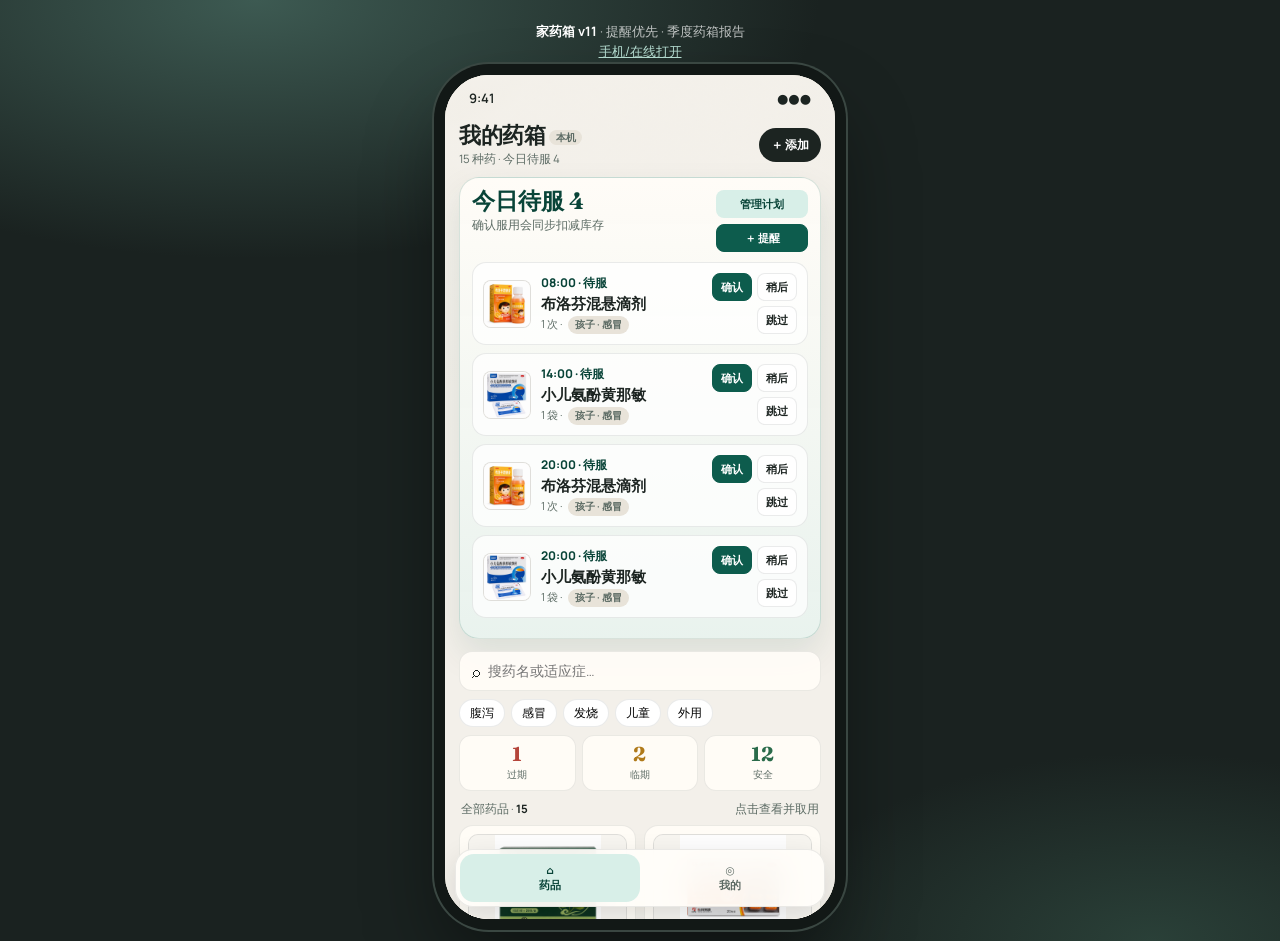
==== commit 5ce68e98: "docs: 添加手机在线预览链接 Co-authored-by: xiaoqingwang07 <xiaoqingwang07@users.noreply.github.com>" ====
--- a/prototype/index.html
+++ b/prototype/index.html
@@ -260,7 +260,7 @@
 <body>
   <p class="hint">
     <strong>家药箱 v11</strong> · 提醒优先 · 季度药箱报告<br />
-    <a href="http://localhost:8765/prototype/">强制刷新打开</a>
+    <a href="https://cdn.jsdelivr.net/gh/xiaoqingwang07/smart-medicine-cabinet@gh-pages/index.html">手机/在线打开</a>
   </p>
 
   <div class="phone">
